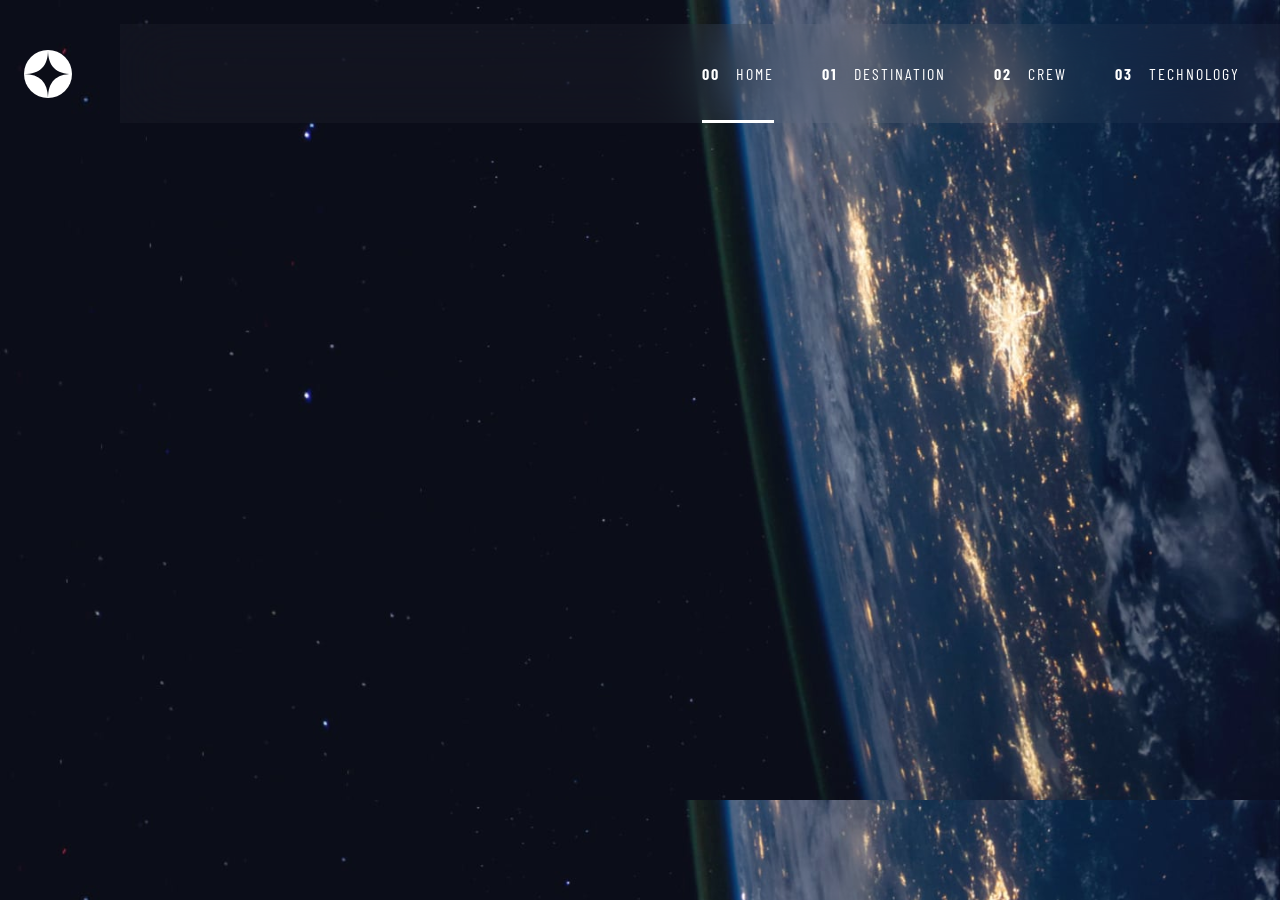
==== index.html @ 24bbc413 "Add nav tablet styling" ====
<!doctype html>
<html lang="en">
  <head>
    <meta charset="UTF-8" />
    <meta name="viewport" content="width=device-width, initial-scale=1.0" />

    <link rel="preconnect" href="https://fonts.googleapis.com" />
    <link rel="preconnect" href="https://fonts.gstatic.com" crossorigin />
    <link
      href="https://fonts.googleapis.com/css2?family=Barlow+Condensed:ital,wght@0,100;0,200;0,300;0,400;0,500;0,600;0,700;0,800;0,900;1,100;1,200;1,300;1,400;1,500;1,600;1,700;1,800;1,900&family=Barlow:ital,wght@0,100;0,200;0,300;0,400;0,500;0,600;0,700;0,800;0,900;1,100;1,200;1,300;1,400;1,500;1,600;1,700;1,800;1,900&family=Bellefair&display=swap"
      rel="stylesheet"
    />

    <link rel="stylesheet" href="./css/styles.css" />
    <link
      rel="icon"
      type="image/png"
      sizes="32x32"
      href="./assets/favicon-32x32.png"
    />

    <script src="./js/index.js" type="module"></script>

    <title>Frontend Mentor | Space tourism website</title>
  </head>
  <body>
    <header class="section section--header">
      <div class="container">
        <nav id="nav" class="navigation fg-white tp-8" data-open="false">
          <img src="./assets/shared/logo.svg" alt="" class="navigation__logo" />
          <ul
            id="navList"
            class="navigation__list uppercase"
            aria-hidden="true"
            inert
          >
            <li class="nav__item" data-selected>
              <a href="#"><span aria-hidden="true">00</span> Home</a>
            </li>
            <li class="nav__item">
              <a href="#"><span aria-hidden="true">01</span> Destination</a>
            </li>
            <li class="nav__item">
              <a href="#"><span aria-hidden="true">02</span> Crew</a>
            </li>
            <li class="nav__item">
              <a href="#"><span aria-hidden="true">03</span> Technology</a>
            </li>
          </ul>
          <button
            id="btnMenu"
            class="navigation__btn btn"
            type="button"
            aria-label="Toggle navigation menu"
            aria-expanded="false"
          >
            <img
              class="btn__img btn__img--close"
              src="./assets/shared/icon-close.svg"
              alt="Icon close"
            />
            <img
              class="btn__img btn__img--hamburger"
              src="./assets/shared/icon-hamburger.svg"
              alt="Icon open"
            />
          </button>
        </nav>
      </div>
    </header>
    <main class="content"></main>
  </body>
</html>

<!-- 00 Home
  01 Destination
  02 Crew
  03 Technology

  So, you want to travel to
  Space
  Let’s face it; if you want to go to space, you might as well genuinely go to 
  outer space and not hover kind of on the edge of it. Well sit back, and relax 
  because we’ll give you a truly out of this world experience!

  Explore -->
---- css/styles.css ----
:root {
  --clr-primary: #0b0d17;
  --clr-accent: #d0d6f9;
  --clr-white: #fff;
  --ff-main: "Bellefair", sans-serif;
  --ff-secondary: "Barlow", sans-serif;
  --ff-secondary-tight: "Barlow Condensed", sans-serif;
  --fw-regular: 400;
  --fw-bold: 700;
  --fs-1: 9rem;
  --fs-2: 6.25rem;
  --fs-3: 3.5rem;
  --fs-4: 2rem;
  --fs-5: 1.75rem;
  --fs-6: 1.125rem;
  --fs-7: 1rem;
  --fs-8: 0.875rem;
  --sp-1: 0.125rem;
  --sp-2: 0.25rem;
  --sp-3: 0.5rem;
  --sp-4: 0.75rem;
  --sp-5: 1rem;
  --sp-6: 1.5rem;
  --sp-7: 2rem;
  --sp-8: 2.5rem;
  --sp-9: 3rem;
  --sp-10: 4rem;
  --sp-11: 5rem;
  --sp-12: 6rem;
  --sp-13: 8rem;
  --ls-0: 0;
  --ls-1: 2px;
  --ls-2: 4px;
  --lh-1: 1;
  --lh-2: 1.8;
  --bs-inset-right: inset -3px 0px 0px #fff;
  --bs-inset-bottom: inset 0px -3px 0px #fff;
  --desktop-container-width: 81.25rem;
}

*,
*::after,
*::before {
  margin: 0;
  padding: 0;
  box-sizing: border-box;
}

h1,
h2,
h3,
h4,
h5,
h6,
td,
th,
button {
  font: inherit;
}

img {
  max-width: 100%;
  display: block;
}

a {
  text-decoration: none;
  color: inherit;
}

ul {
  list-style: none;
}

body {
  font-family: var(--ff-main), sans-serif;
  font-size: var(--fs-4);
  font-weight: var(--fw-normal);
  line-height: 1.5;
  padding-top: var(--sp-6);
  background-size: cover;
  background-image: url(../assets/home/background-home-mobile.jpg);
}
@media (min-width: 48rem) {
  body {
    padding-top: 0;
    background-image: url(../assets/home/background-home-tablet.jpg);
  }
}
@media (min-width: 62.5rem) {
  body {
    padding-top: var(--sp-6);
    background-image: url(../assets/home/background-home-desktop.jpg);
  }
}

.overflow-hidden {
  overflow: hidden;
}

main {
  height: 400px;
}

.section {
  padding-inline: var(--sp-6);
}

.container {
  max-width: var(--desktop-container-width);
  margin-inline: auto;
}

.flow-content > * + * {
  margin-top: var(--flow-spacer, var(--sp-3));
}

.split {
  display: flex;
}

.split > * {
  width: 100%;
}

.fg-white {
  color: var(--clr-white);
}

.uppercase {
  text-transform: uppercase;
}

.tp-1 {
  font-family: var(--ff-main);
  font-size: var(--fs-1);
  font-weight: var(--fw-regular);
  line-height: normal;
  letter-spacing: var(--ls-0);
}

.tp-2 {
  font-family: var(--ff-main);
  font-size: var(--fs-2);
  font-weight: var(--fw-regular);
  line-height: normal;
  letter-spacing: var(--ls-0);
}

.tp-3 {
  font-family: var(--ff-main);
  font-size: var(--fs-3);
  font-weight: var(--fw-regular);
  line-height: normal;
  letter-spacing: var(--ls-0);
}

.tp-4 {
  font-family: var(--ff-main);
  font-size: var(--fs-4);
  font-weight: var(--fw-regular);
  line-height: normal;
  letter-spacing: var(--ls-0);
}

.tp-5 {
  font-family: var(--ff-main);
  font-size: var(--fs-4);
  font-weight: var(--fw-regular);
  line-height: normal;
  letter-spacing: var(--ls-2);
}

.tp-6 {
  font-family: var(--ff-main);
  font-size: var(--fs-5);
  font-weight: var(--fw-regular);
  line-height: normal;
  letter-spacing: var(--ls-0);
}

.tp-7 {
  font-family: var(--ff-secondary-tight);
  font-size: var(--fs-8);
  font-weight: var(--fw-regular);
  line-height: normal;
  letter-spacing: var(--ls-1);
}

.tp-8 {
  font-family: var(--ff-secondary-tight);
  font-size: var(--fs-7);
  font-weight: var(--fw-regular);
  line-height: normal;
  letter-spacing: var(--ls-1);
}

.tp-9 {
  font-family: var(--ff-secondary);
  font-size: var(--fs-6);
  font-weight: var(--fw-regular);
  line-height: var(--lh-2);
  letter-spacing: var(--ls-0);
}

@media (min-width: 48rem) {
  .section--header {
    padding-inline-end: 0;
  }
}

.navigation {
  display: flex;
  justify-content: space-between;
  align-items: center;
}
@media (min-width: 48rem) {
  .navigation {
    justify-content: start;
    gap: var(--sp-9);
  }
}

.navigation__list {
  --blur: 1rem;
  backdrop-filter: blur(var(--blur));
  position: fixed;
  top: 0;
  right: 0;
  left: 40%;
  bottom: 0;
  transform: translateX(100%);
  transition: transform 0.3s ease-in;
}
@media (prefers-reduced-motion: reduce) {
  .navigation__list {
    transition: none;
  }
}
.navigation__list {
  padding-top: var(--sp-13);
  padding-inline-start: var(--sp-7);
  display: flex;
  flex-direction: column;
  gap: var(--sp-7);
}
@media (min-width: 48rem) {
  .navigation__list {
    --blur: 2rem;
    width: 100%;
    position: static;
    transform: none;
    flex-direction: row;
    justify-content: end;
    gap: var(--sp-9);
    background-color: rgba(255, 255, 255, 0.03);
    padding: 0;
    padding-inline: var(--sp-8);
  }
}

[data-open=true] > .navigation__list {
  transform: translateX(0);
  transition: transform 0.3s ease-out;
}
@media (prefers-reduced-motion: reduce) {
  [data-open=true] > .navigation__list {
    transition: none;
  }
}

.navigation__btn {
  position: relative;
  z-index: 10;
  background: none;
  border: none;
}
@media (min-width: 48rem) {
  .navigation__btn {
    display: none;
  }
}

.btn {
  cursor: pointer;
}

[data-open=true] .btn__img--hamburger {
  display: none;
}

[data-open=false] .btn__img--close {
  display: none;
}

.nav__item[data-selected] {
  box-shadow: var(--bs-inset-right);
}
@media (min-width: 48rem) {
  .nav__item[data-selected] {
    box-shadow: var(--bs-inset-bottom);
  }
}
.nav__item a {
  display: flex;
  gap: var(--sp-5);
}
.nav__item a > span {
  font-weight: var(--fw-bold) !important;
}
@media (min-width: 48rem) {
  .nav__item {
    padding-block: var(--sp-8);
  }
}

/*# sourceMappingURL=styles.css.map */
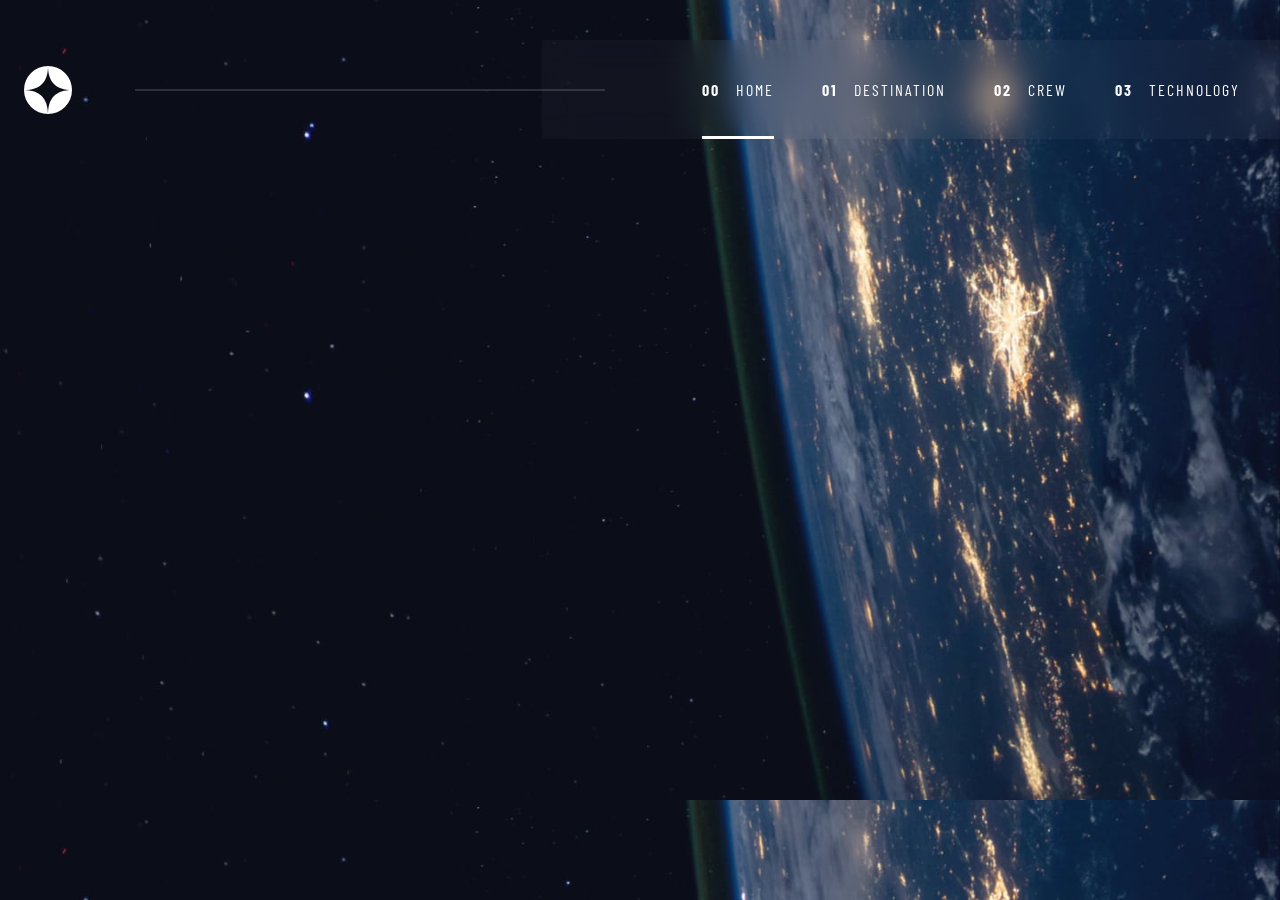
==== commit 64238361: "Add nav desktop styling" ====
--- a/index.html
+++ b/index.html
@@ -28,6 +28,7 @@
       <div class="container">
         <nav id="nav" class="navigation fg-white tp-8" data-open="false">
           <img src="./assets/shared/logo.svg" alt="" class="navigation__logo" />
+          <div class="navigation__decor"></div>
           <ul
             id="navList"
             class="navigation__list uppercase"
--- a/css/styles.css
+++ b/css/styles.css
@@ -2,6 +2,8 @@
   --clr-primary: #0b0d17;
   --clr-accent: #d0d6f9;
   --clr-white: #fff;
+  --clr-grey: rgb(151, 151, 151);
+  --clr-grey-transparent: rgb(151, 151, 151, 0.25);
   --ff-main: "Bellefair", sans-serif;
   --ff-secondary: "Barlow", sans-serif;
   --ff-secondary-tight: "Barlow Condensed", sans-serif;
@@ -89,7 +91,7 @@
 }
 @media (min-width: 62.5rem) {
   body {
-    padding-top: var(--sp-6);
+    padding-top: var(--sp-8);
     background-image: url(../assets/home/background-home-desktop.jpg);
   }
 }
@@ -218,6 +220,27 @@
   .navigation {
     justify-content: start;
     gap: var(--sp-9);
+  }
+}
+@media (min-width: 62.5rem) {
+  .navigation {
+    justify-content: space-between;
+    gap: 0;
+  }
+}
+
+.navigation__decor {
+  display: none;
+}
+@media (min-width: 62.5rem) {
+  .navigation__decor {
+    position: relative;
+    z-index: 2;
+    right: -5%;
+    display: block;
+    width: 100%;
+    height: 2px;
+    background-color: var(--clr-grey-transparent);
   }
 }
 
@@ -246,7 +269,7 @@
 }
 @media (min-width: 48rem) {
   .navigation__list {
-    --blur: 2rem;
+    --blur: 1rem;
     width: 100%;
     position: static;
     transform: none;
@@ -258,6 +281,12 @@
     padding-inline: var(--sp-8);
   }
 }
+@media (min-width: 62.5rem) {
+  .navigation__list {
+    width: auto;
+    padding-inline-start: 160px;
+  }
+}
 
 [data-open=true] > .navigation__list {
   transform: translateX(0);
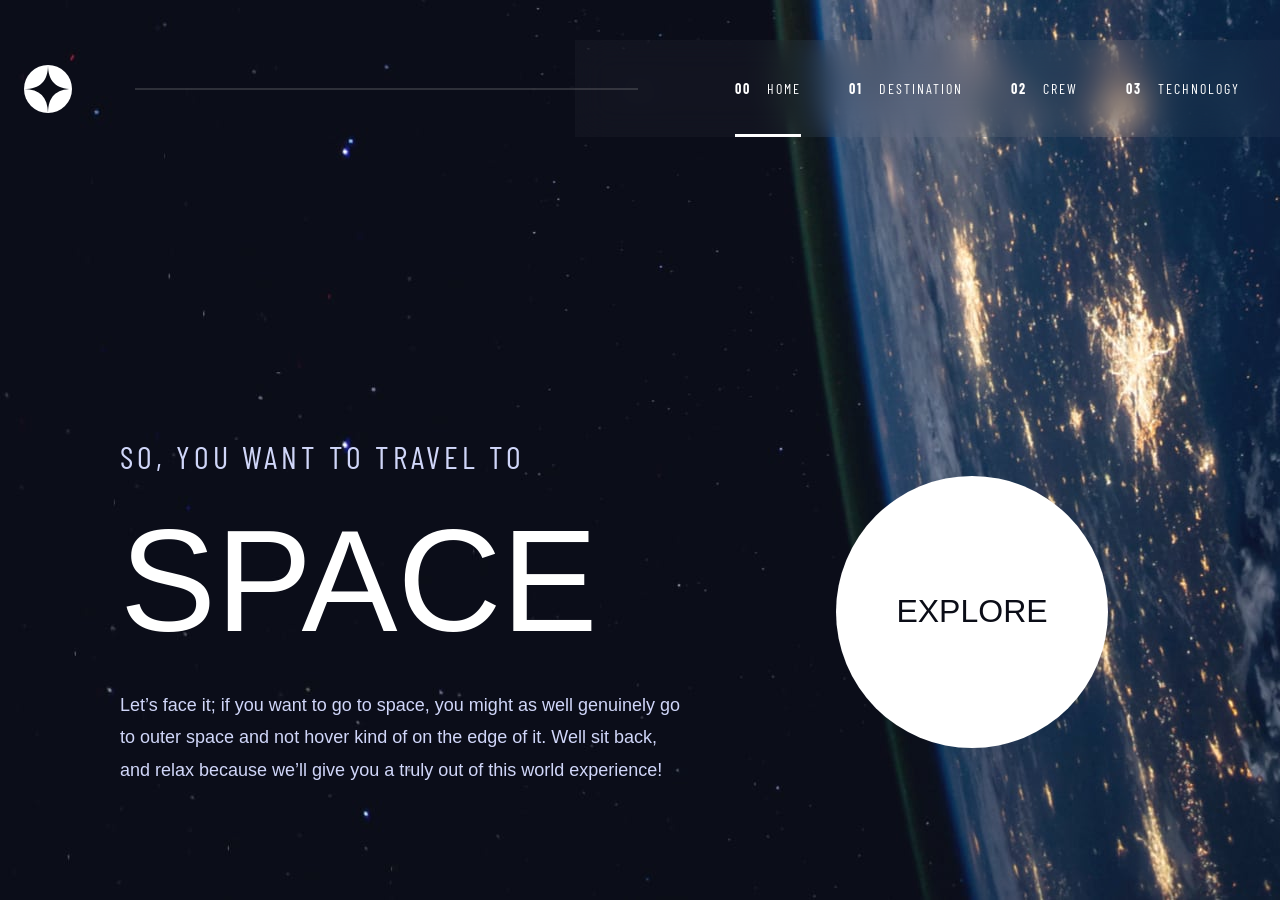
==== commit df843eb9: "Add cta section and style it" ====
--- a/index.html
+++ b/index.html
@@ -69,7 +69,29 @@
         </nav>
       </div>
     </header>
-    <main class="content"></main>
+    <main class="content">
+      <section class="section section--cta">
+        <div class="container cta">
+          <div class="cta__info fg-accent flow-content">
+            <h2 class="cta__subheader uppercase tp-6">
+              So, you want to travel to
+            </h2>
+            <h1 class="cta__header fg-white uppercase tp-1">Space</h1>
+            <p class="tp-9">
+              Let’s face it; if you want to go to space, you might as well
+              genuinely go to outer space and not hover kind of on the edge of
+              it. Well sit back, and relax because we’ll give you a truly out of
+              this world experience!
+            </p>
+          </div>
+          <div class="cta__action">
+            <a href="#" class="cta__btn tp-4 fg-primary bg-white uppercase"
+              >Explore</a
+            >
+          </div>
+        </div>
+      </section>
+    </main>
   </body>
 </html>
 
--- a/css/styles.css
+++ b/css/styles.css
@@ -9,14 +9,40 @@
   --ff-secondary-tight: "Barlow Condensed", sans-serif;
   --fw-regular: 400;
   --fw-bold: 700;
-  --fs-1: 9rem;
-  --fs-2: 6.25rem;
-  --fs-3: 3.5rem;
-  --fs-4: 2rem;
+  --fs-1: 5rem;
+  --fs-2: 3.5rem;
+  --fs-3: 1.5rem;
+  --fs-4: 1.125rem;
   --fs-5: 1.75rem;
-  --fs-6: 1.125rem;
+  --fs-6: 1rem;
   --fs-7: 1rem;
   --fs-8: 0.875rem;
+  --fs-9: 0.9375rem;
+}
+@media (min-width: 48rem) {
+  :root {
+    --fs-1: 9rem;
+    --fs-2: 5rem;
+    --fs-3: 2.5rem;
+    --fs-4: 1.5rem;
+    --fs-5: 1.25rem;
+    --fs-9: 1rem;
+  }
+}
+@media (min-width: 62.5rem) {
+  :root {
+    --fs-1: 9rem;
+    --fs-2: 6rem;
+    --fs-3: 3.5rem;
+    --fs-4: 2rem;
+    --fs-5: 1.75rem;
+    --fs-6: 1.75rem;
+    --fs-7: 0.875rem;
+    --fs-8: 1rem;
+    --fs-9: 1.125rem;
+  }
+}
+:root {
   --sp-1: 0.125rem;
   --sp-2: 0.25rem;
   --sp-3: 0.5rem;
@@ -38,6 +64,13 @@
   --bs-inset-right: inset -3px 0px 0px #fff;
   --bs-inset-bottom: inset 0px -3px 0px #fff;
   --desktop-container-width: 81.25rem;
+  --br-circle: 50%;
+  --cta-btn-size: 9rem;
+}
+@media (min-width: 48rem) {
+  :root {
+    --cta-btn-size: 17rem;
+  }
 }
 
 *,
@@ -79,6 +112,7 @@
   font-size: var(--fs-4);
   font-weight: var(--fw-normal);
   line-height: 1.5;
+  min-height: 100vh;
   padding-top: var(--sp-6);
   background-size: cover;
   background-image: url(../assets/home/background-home-mobile.jpg);
@@ -100,10 +134,6 @@
   overflow: hidden;
 }
 
-main {
-  height: 400px;
-}
-
 .section {
   padding-inline: var(--sp-6);
 }
@@ -129,6 +159,18 @@
   color: var(--clr-white);
 }
 
+.fg-accent {
+  color: var(--clr-accent);
+}
+
+.fg-primary {
+  color: var(--clr-primary);
+}
+
+.bg-white {
+  background-color: var(--clr-white);
+}
+
 .uppercase {
   text-transform: uppercase;
 }
@@ -166,7 +208,7 @@
 }
 
 .tp-5 {
-  font-family: var(--ff-main);
+  font-family: var(--ff-secondary-tight);
   font-size: var(--fs-4);
   font-weight: var(--fw-regular);
   line-height: normal;
@@ -174,11 +216,19 @@
 }
 
 .tp-6 {
-  font-family: var(--ff-main);
-  font-size: var(--fs-5);
-  font-weight: var(--fw-regular);
-  line-height: normal;
-  letter-spacing: var(--ls-0);
+  font-family: var(--ff-secondary-tight);
+  font-size: var(--fs-6);
+  font-weight: var(--fw-regular);
+  line-height: normal;
+  letter-spacing: var(--ls-2);
+}
+@media (min-width: 48rem) {
+  .tp-6 {
+    font-size: var(--fs-4);
+    font-weight: var(--fw-regular);
+    line-height: normal;
+    letter-spacing: var(--ls-2);
+  }
 }
 
 .tp-7 {
@@ -199,7 +249,7 @@
 
 .tp-9 {
   font-family: var(--ff-secondary);
-  font-size: var(--fs-6);
+  font-size: var(--fs-9);
   font-weight: var(--fw-regular);
   line-height: var(--lh-2);
   letter-spacing: var(--ls-0);
@@ -343,4 +393,62 @@
   }
 }
 
+.section--cta {
+  padding-block-start: var(--sp-9);
+}
+@media (min-width: 48rem) {
+  .section--cta {
+    padding-block-start: var(--sp-13);
+  }
+}
+@media (min-width: 62.5rem) {
+  .section--cta {
+    padding-block-start: 300px;
+  }
+}
+
+.cta {
+  max-width: 32rem;
+  display: grid;
+  row-gap: var(--sp-12);
+}
+@media (min-width: 48rem) {
+  .cta {
+    row-gap: var(--sp-10);
+  }
+}
+@media (min-width: 62.5rem) {
+  .cta {
+    max-width: var(--desktop-container-width);
+    grid-template-columns: 1fr 1fr;
+    padding-inline-start: var(--sp-12);
+  }
+}
+
+.cta__info {
+  --flow-spacer: var(--sp-6);
+  text-align: center;
+}
+@media (min-width: 62.5rem) {
+  .cta__info {
+    text-align: start;
+  }
+}
+
+.cta__action {
+  display: flex;
+  justify-content: center;
+  align-items: center;
+}
+
+.cta__btn {
+  display: flex;
+  justify-content: center;
+  align-items: center;
+  width: var(--cta-btn-size);
+  aspect-ratio: 1;
+  border-radius: var(--br-circle);
+  cursor: pointer;
+}
+
 /*# sourceMappingURL=styles.css.map */
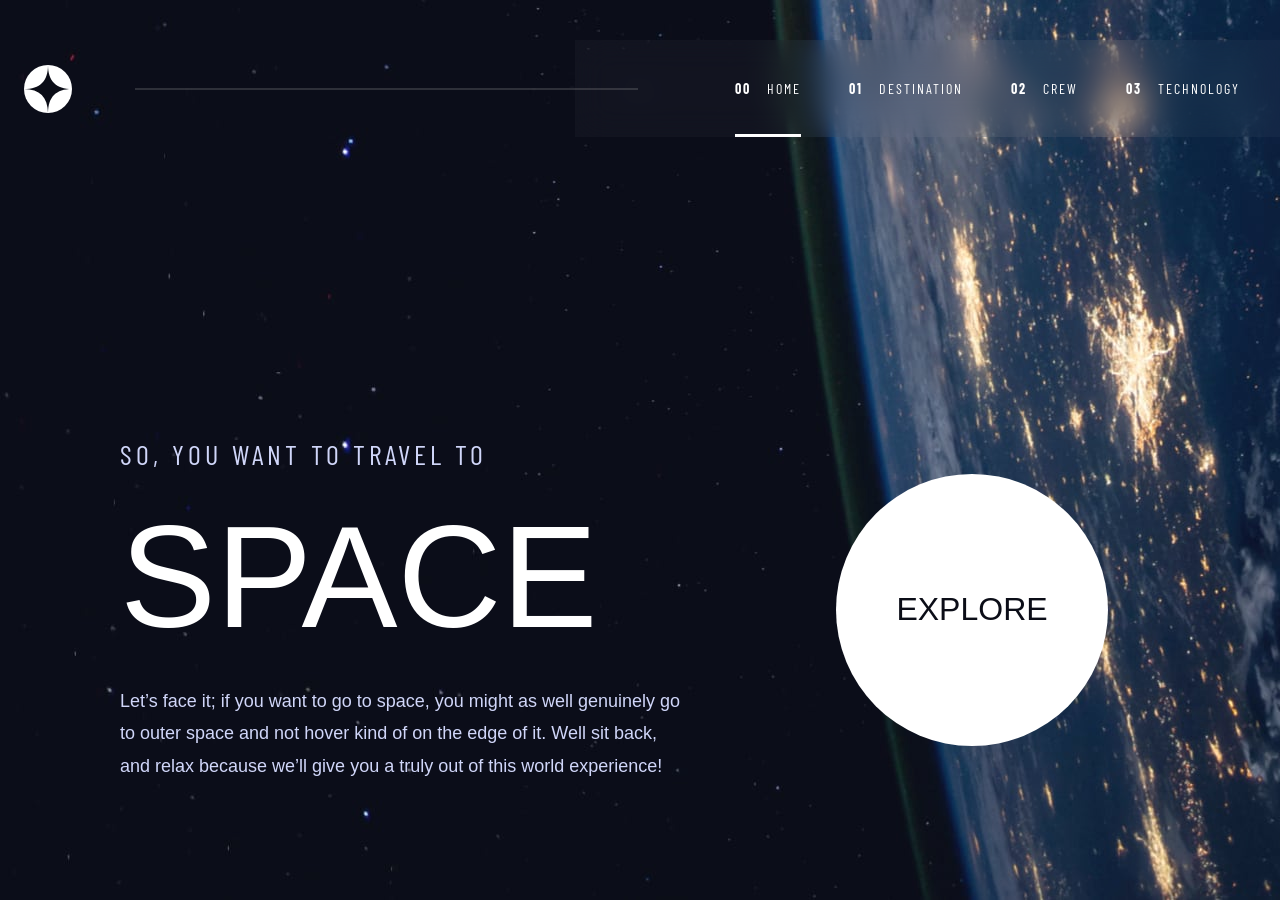
==== commit 60152ef6: "Add destination styling for phone, tablet and desktop" ====
--- a/index.html
+++ b/index.html
@@ -31,21 +31,25 @@
           <div class="navigation__decor"></div>
           <ul
             id="navList"
-            class="navigation__list uppercase"
+            class="navigation__list list list--col-mobile uppercase"
             aria-hidden="true"
             inert
           >
-            <li class="nav__item" data-selected>
+            <li class="nav__item underline-indicator" data-selected>
               <a href="#"><span aria-hidden="true">00</span> Home</a>
             </li>
-            <li class="nav__item">
-              <a href="#"><span aria-hidden="true">01</span> Destination</a>
+            <li class="nav__item underline-indicator">
+              <a href="/destination.html"
+                ><span aria-hidden="true">01</span> Destination</a
+              >
             </li>
-            <li class="nav__item">
-              <a href="#"><span aria-hidden="true">02</span> Crew</a>
+            <li class="nav__item underline-indicator">
+              <a href="/crew.html"><span aria-hidden="true">02</span> Crew</a>
             </li>
-            <li class="nav__item">
-              <a href="#"><span aria-hidden="true">03</span> Technology</a>
+            <li class="nav__item underline-indicator">
+              <a href="/technology.html"
+                ><span aria-hidden="true">03</span> Technology</a
+              >
             </li>
           </ul>
           <button
@@ -73,7 +77,7 @@
       <section class="section section--cta">
         <div class="container cta">
           <div class="cta__info fg-accent flow-content">
-            <h2 class="cta__subheader uppercase tp-6">
+            <h2 class="cta__subheader uppercase tp-5">
               So, you want to travel to
             </h2>
             <h1 class="cta__header fg-white uppercase tp-1">Space</h1>
@@ -85,7 +89,9 @@
             </p>
           </div>
           <div class="cta__action">
-            <a href="#" class="cta__btn tp-4 fg-primary bg-white uppercase"
+            <a
+              href="/destination.html"
+              class="cta__btn tp-4 fg-primary bg-white uppercase"
               >Explore</a
             >
           </div>
--- a/css/styles.css
+++ b/css/styles.css
@@ -13,13 +13,13 @@
   --fs-2: 3.5rem;
   --fs-3: 1.5rem;
   --fs-4: 1.125rem;
-  --fs-5: 1.75rem;
-  --fs-6: 1rem;
+  --fs-5: 1.125rem;
+  --fs-6: 1.75rem;
   --fs-7: 1rem;
   --fs-8: 0.875rem;
   --fs-9: 0.9375rem;
 }
-@media (min-width: 48rem) {
+@media (min-width: 43.75rem) {
   :root {
     --fs-1: 9rem;
     --fs-2: 5rem;
@@ -67,10 +67,13 @@
   --br-circle: 50%;
   --cta-btn-size: 9rem;
 }
-@media (min-width: 48rem) {
+@media (min-width: 43.75rem) {
   :root {
     --cta-btn-size: 17rem;
   }
+}
+:root {
+  --generic-container-max-width: 32rem;
 }
 
 *,
@@ -108,6 +111,26 @@
 }
 
 body {
+  --bg-mobile: url(../assets/home/background-home-mobile.jpg);
+  --bg-tablet: url(../assets/home/background-home-tablet.jpg);
+  --bg-desktop: url(../assets/home/background-home-desktop.jpg);
+}
+body[data-destination] {
+  --bg-mobile: url(../assets/destination/background-destination-mobile.jpg);
+  --bg-tablet: url(../assets/destination/background-destination-tablet.jpg);
+  --bg-desktop: url(../assets/destination/background-destination-desktop.jpg);
+}
+body[data-crew] {
+  --bg-mobile: url(../assets/crew/background-crew-mobile.jpg);
+  --bg-tablet: url(../assets/crew/background-crew-tablet.jpg);
+  --bg-desktop: url(../assets/crew/background-crew-desktop.jpg);
+}
+body[data-technology] {
+  --bg-mobile: url(../assets/technology/background-technology-mobile.jpg);
+  --bg-tablet: url(../assets/technology/background-technology-tablet.jpg);
+  --bg-desktop: url(../assets/technology/background-technology-desktop.jpg);
+}
+body {
   font-family: var(--ff-main), sans-serif;
   font-size: var(--fs-4);
   font-weight: var(--fw-normal);
@@ -115,18 +138,18 @@
   min-height: 100vh;
   padding-top: var(--sp-6);
   background-size: cover;
-  background-image: url(../assets/home/background-home-mobile.jpg);
-}
-@media (min-width: 48rem) {
+  background-image: var(--bg-mobile);
+}
+@media (min-width: 43.75rem) {
   body {
     padding-top: 0;
-    background-image: url(../assets/home/background-home-tablet.jpg);
+    background-image: var(--bg-tablet);
   }
 }
 @media (min-width: 62.5rem) {
   body {
     padding-top: var(--sp-8);
-    background-image: url(../assets/home/background-home-desktop.jpg);
+    background-image: var(--bg-desktop);
   }
 }
 
@@ -143,6 +166,15 @@
   margin-inline: auto;
 }
 
+.container--content {
+  --flow-spacer: var(--sp-9);
+}
+@media (min-width: 62.5rem) {
+  .container--content {
+    padding-inline: var(--sp-12);
+  }
+}
+
 .flow-content > * + * {
   margin-top: var(--flow-spacer, var(--sp-3));
 }
@@ -173,6 +205,34 @@
 
 .uppercase {
   text-transform: uppercase;
+}
+
+.list {
+  display: flex;
+  flex-direction: row;
+}
+
+.list--col-mobile {
+  flex-direction: column;
+}
+@media (min-width: 43.75rem) {
+  .list--col-mobile {
+    flex-direction: row;
+  }
+}
+
+.underline-indicator {
+  --_underline-shadow: var(--underline-shadow, var(--bs-inset-bottom));
+}
+.underline-indicator[data-selected] {
+  box-shadow: var(--_underline-shadow);
+}
+
+.separator {
+  width: 100%;
+  height: 1px;
+  background-color: var(--clr-white);
+  opacity: 0.25;
 }
 
 .tp-1 {
@@ -209,20 +269,20 @@
 
 .tp-5 {
   font-family: var(--ff-secondary-tight);
-  font-size: var(--fs-4);
+  font-size: var(--fs-5);
   font-weight: var(--fw-regular);
   line-height: normal;
   letter-spacing: var(--ls-2);
 }
 
 .tp-6 {
-  font-family: var(--ff-secondary-tight);
+  font-family: var(--ff-main);
   font-size: var(--fs-6);
   font-weight: var(--fw-regular);
   line-height: normal;
   letter-spacing: var(--ls-2);
 }
-@media (min-width: 48rem) {
+@media (min-width: 43.75rem) {
   .tp-6 {
     font-size: var(--fs-4);
     font-weight: var(--fw-regular);
@@ -230,6 +290,11 @@
     letter-spacing: var(--ls-2);
   }
 }
+@media (min-width: 62.5rem) {
+  .tp-6 {
+    font-family: var(--ff-main);
+  }
+}
 
 .tp-7 {
   font-family: var(--ff-secondary-tight);
@@ -255,7 +320,7 @@
   letter-spacing: var(--ls-0);
 }
 
-@media (min-width: 48rem) {
+@media (min-width: 43.75rem) {
   .section--header {
     padding-inline-end: 0;
   }
@@ -266,7 +331,7 @@
   justify-content: space-between;
   align-items: center;
 }
-@media (min-width: 48rem) {
+@media (min-width: 43.75rem) {
   .navigation {
     justify-content: start;
     gap: var(--sp-9);
@@ -313,17 +378,14 @@
 .navigation__list {
   padding-top: var(--sp-13);
   padding-inline-start: var(--sp-7);
-  display: flex;
-  flex-direction: column;
   gap: var(--sp-7);
 }
-@media (min-width: 48rem) {
+@media (min-width: 43.75rem) {
   .navigation__list {
     --blur: 1rem;
     width: 100%;
     position: static;
     transform: none;
-    flex-direction: row;
     justify-content: end;
     gap: var(--sp-9);
     background-color: rgba(255, 255, 255, 0.03);
@@ -354,7 +416,7 @@
   background: none;
   border: none;
 }
-@media (min-width: 48rem) {
+@media (min-width: 43.75rem) {
   .navigation__btn {
     display: none;
   }
@@ -372,13 +434,8 @@
   display: none;
 }
 
-.nav__item[data-selected] {
-  box-shadow: var(--bs-inset-right);
-}
-@media (min-width: 48rem) {
-  .nav__item[data-selected] {
-    box-shadow: var(--bs-inset-bottom);
-  }
+.nav__item {
+  --underline-shadow: var(--bs-inset-right);
 }
 .nav__item a {
   display: flex;
@@ -387,16 +444,17 @@
 .nav__item a > span {
   font-weight: var(--fw-bold) !important;
 }
-@media (min-width: 48rem) {
+@media (min-width: 43.75rem) {
   .nav__item {
     padding-block: var(--sp-8);
+    --underline-shadow: var(--bs-inset-bottom);
   }
 }
 
 .section--cta {
   padding-block-start: var(--sp-9);
 }
-@media (min-width: 48rem) {
+@media (min-width: 43.75rem) {
   .section--cta {
     padding-block-start: var(--sp-13);
   }
@@ -408,11 +466,11 @@
 }
 
 .cta {
-  max-width: 32rem;
+  max-width: var(--generic-container-max-width);
   display: grid;
   row-gap: var(--sp-12);
 }
-@media (min-width: 48rem) {
+@media (min-width: 43.75rem) {
   .cta {
     row-gap: var(--sp-10);
   }
@@ -451,4 +509,108 @@
   cursor: pointer;
 }
 
+.section--destination {
+  padding-block-start: var(--sp-9);
+}
+
+.title {
+  text-align: center;
+}
+.title span {
+  opacity: 0.25;
+}
+@media (min-width: 43.75rem) {
+  .title {
+    text-align: start;
+  }
+}
+
+.destination {
+  max-width: var(--generic-container-max-width);
+  margin-inline: auto;
+  display: grid;
+  row-gap: var(--sp-9);
+}
+@media (min-width: 43.75rem) {
+  .destination {
+    row-gap: var(--sp-11);
+  }
+}
+@media (min-width: 62.5rem) {
+  .destination {
+    max-width: none;
+    grid-template-columns: 1fr 1fr;
+    column-gap: var(--sp-6);
+  }
+}
+
+.destination__info {
+  text-align: center;
+  display: flex;
+  flex-direction: column;
+  align-items: center;
+  --flow-spacer: var(--sp-6);
+}
+@media (min-width: 62.5rem) {
+  .destination__info {
+    align-items: start;
+    text-align: start;
+  }
+}
+
+.planets {
+  gap: var(--sp-7);
+}
+
+.planets__item {
+  padding-block-end: var(--sp-5);
+  cursor: pointer;
+}
+.planets__item[data-selected] {
+  color: var(--clr-white);
+}
+.planets__item:hover {
+  color: var(--clr-white);
+}
+
+.destination__img {
+  display: flex;
+  justify-content: center;
+  align-items: center;
+}
+
+.destination__text {
+  --flow-spacer: var(--sp-5);
+}
+
+.img-planet {
+  max-width: 50%;
+  aspect-ratio: 1;
+}
+@media (min-width: 62.5rem) {
+  .img-planet {
+    max-width: 100%;
+  }
+}
+
+.destination__details {
+  gap: var(--sp-6);
+}
+@media (min-width: 43.75rem) {
+  .destination__details {
+    width: 100%;
+    justify-content: space-around;
+  }
+}
+@media (min-width: 62.5rem) {
+  .destination__details {
+    justify-content: start;
+    gap: 10%;
+  }
+}
+
+.details {
+  --flow-spacer: var(--sp-4);
+}
+
 /*# sourceMappingURL=styles.css.map */
